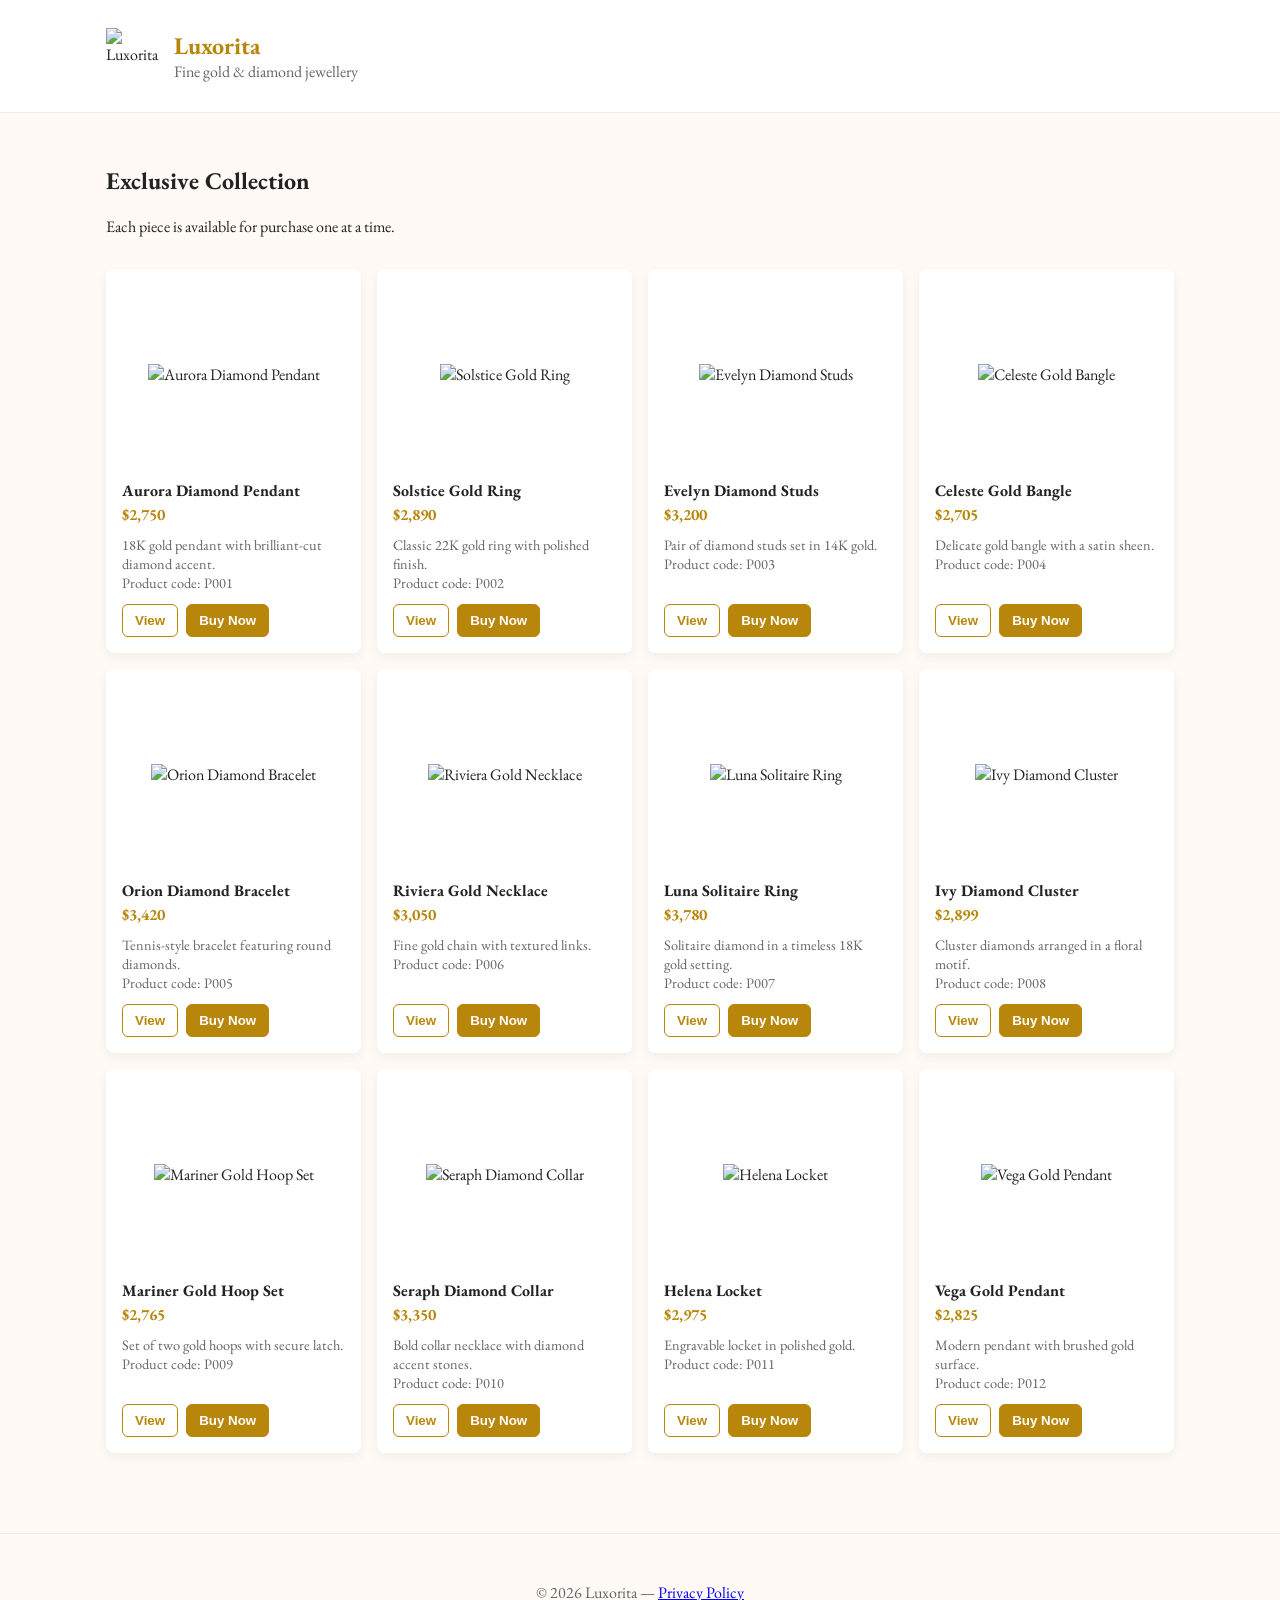
==== index.html @ db61023a "Add FREE promo-code checkout: UI, client logic, and worker support; redeploy-ready" ====
<!doctype html>
<html lang="en">
<head>
  <meta charset="utf-8" />
  <meta name="viewport" content="width=device-width,initial-scale=1" />
  <title>Luxorita — Fine Gold & Diamond Jewellery</title>
  <meta name="description" content="Luxorita — curated collection of fine gold & diamond jewellery. Ready pieces, single-item checkout, bank transfer payment." />
  <link rel="canonical" href="https://mucccoti-alt.github.io/luxaura/" />

  <!-- Fonts & preconnect -->
  <link rel="preconnect" href="https://fonts.gstatic.com" crossorigin>
  <link href="https://fonts.googleapis.com/css2?family=EB+Garamond:wght@400;700&display=swap" rel="stylesheet">
  <link rel="stylesheet" href="styles.css" />

  <style>
    /* Small header logo styling */
    .brand-header{ display:flex; align-items:center; gap:12px }
    .brand-logo{ height:56px; width:auto; display:block }
    .brand{ font-size:1.5rem; margin:0 }
  </style>

  <!-- JSON-LD product schema for SEO -->
  <script type="application/ld+json">
  {
    "@context": "https://schema.org",
    "@graph": [
      {
        "@type": "Product",
        "name": "Aurora Diamond Pendant",
        "image": "https://raw.githubusercontent.com/mucccoti-alt/luxaura/main/images/p001.jpg",
        "description": "18K gold pendant with brilliant-cut diamond accent.",
        "sku": "P001",
        "offers": { "@type": "Offer", "priceCurrency": "USD", "price": "2750", "availability": "https://schema.org/InStock", "url": "https://mucccoti-alt.github.io/luxaura/" }
      },
      {
        "@type": "Product",
        "name": "Solstice Gold Ring",
        "image": "https://raw.githubusercontent.com/mucccoti-alt/luxaura/main/images/p002.jpg",
        "description": "Classic 22K gold ring with polished finish.",
        "sku": "P002",
        "offers": { "@type": "Offer", "priceCurrency": "USD", "price": "2890", "availability": "https://schema.org/InStock", "url": "https://mucccoti-alt.github.io/luxaura/" }
      },
      {
        "@type": "Product",
        "name": "Evelyn Diamond Studs",
        "image": "https://raw.githubusercontent.com/mucccoti-alt/luxaura/main/images/p003.jpg",
        "description": "Pair of diamond studs set in 14K gold.",
        "sku": "P003",
        "offers": { "@type": "Offer", "priceCurrency": "USD", "price": "3200", "availability": "https://schema.org/InStock", "url": "https://mucccoti-alt.github.io/luxaura/" }
      },
      {
        "@type": "Product",
        "name": "Celeste Gold Bangle",
        "image": "https://raw.githubusercontent.com/mucccoti-alt/luxaura/main/images/p004.jpg",
        "description": "Delicate gold bangle with a satin sheen.",
        "sku": "P004",
        "offers": { "@type": "Offer", "priceCurrency": "USD", "price": "2705", "availability": "https://schema.org/InStock", "url": "https://mucccoti-alt.github.io/luxaura/" }
      },
      {
        "@type": "Product",
        "name": "Orion Diamond Bracelet",
        "image": "https://raw.githubusercontent.com/mucccoti-alt/luxaura/main/images/p005.jpg",
        "description": "Tennis-style bracelet featuring round diamonds.",
        "sku": "P005",
        "offers": { "@type": "Offer", "priceCurrency": "USD", "price": "3420", "availability": "https://schema.org/InStock", "url": "https://mucccoti-alt.github.io/luxaura/" }
      },
      {
        "@type": "Product",
        "name": "Riviera Gold Necklace",
        "image": "https://raw.githubusercontent.com/mucccoti-alt/luxaura/main/images/p006.jpg",
        "description": "Fine gold chain with textured links.",
        "sku": "P006",
        "offers": { "@type": "Offer", "priceCurrency": "USD", "price": "3050", "availability": "https://schema.org/InStock", "url": "https://mucccoti-alt.github.io/luxaura/" }
      },
      {
        "@type": "Product",
        "name": "Luna Solitaire Ring",
        "image": "https://raw.githubusercontent.com/mucccoti-alt/luxaura/main/images/p007.jpg",
        "description": "Solitaire diamond in a timeless 18K gold setting.",
        "sku": "P007",
        "offers": { "@type": "Offer", "priceCurrency": "USD", "price": "3780", "availability": "https://schema.org/InStock", "url": "https://mucccoti-alt.github.io/luxaura/" }
      },
      {
        "@type": "Product",
        "name": "Ivy Diamond Cluster",
        "image": "https://raw.githubusercontent.com/mucccoti-alt/luxaura/main/images/p008.jpg",
        "description": "Cluster diamonds arranged in a floral motif.",
        "sku": "P008",
        "offers": { "@type": "Offer", "priceCurrency": "USD", "price": "2899", "availability": "https://schema.org/InStock", "url": "https://mucccoti-alt.github.io/luxaura/" }
      },
      {
        "@type": "Product",
        "name": "Mariner Gold Hoop Set",
        "image": "https://raw.githubusercontent.com/mucccoti-alt/luxaura/main/images/p009.jpg",
        "description": "Set of two gold hoops with secure latch.",
        "sku": "P009",
        "offers": { "@type": "Offer", "priceCurrency": "USD", "price": "2765", "availability": "https://schema.org/InStock", "url": "https://mucccoti-alt.github.io/luxaura/" }
      },
      {
        "@type": "Product",
        "name": "Seraph Diamond Collar",
        "image": "https://raw.githubusercontent.com/mucccoti-alt/luxaura/main/images/p010.jpg",
        "description": "Bold collar necklace with diamond accent stones.",
        "sku": "P010",
        "offers": { "@type": "Offer", "priceCurrency": "USD", "price": "3350", "availability": "https://schema.org/InStock", "url": "https://mucccoti-alt.github.io/luxaura/" }
      },
      {
        "@type": "Product",
        "name": "Helena Locket",
        "image": "https://raw.githubusercontent.com/mucccoti-alt/luxaura/main/images/p011.jpg",
        "description": "Engravable locket in polished gold.",
        "sku": "P011",
        "offers": { "@type": "Offer", "priceCurrency": "USD", "price": "2975", "availability": "https://schema.org/InStock", "url": "https://mucccoti-alt.github.io/luxaura/" }
      },
      {
        "@type": "Product",
        "name": "Vega Gold Pendant",
        "image": "https://raw.githubusercontent.com/mucccoti-alt/luxaura/main/images/p012.jpg",
        "description": "Modern pendant with brushed gold surface.",
        "sku": "P012",
        "offers": { "@type": "Offer", "priceCurrency": "USD", "price": "2825", "availability": "https://schema.org/InStock", "url": "https://mucccoti-alt.github.io/luxaura/" }
      }
    ]
  }
  </script>
</head>
<body>
  <header class="site-header">
    <div class="container brand-header">
      <img class="brand-logo" src="images/brand.jpg" alt="Luxorita" width="56" height="56" />
      <div>
        <h1 class="brand">Luxorita</h1>
        <p class="tag">Fine gold & diamond jewellery</p>
      </div>
    </div>
  </header>

  <main class="container">
    <section class="intro">
      <h2>Exclusive Collection</h2>
      <p>Each piece is available for purchase one at a time.</p>
    </section>

    <section id="products" class="grid" aria-live="polite"></section>
  </main>

  <!-- Checkout modal -->
  <div id="checkoutModal" class="modal hidden" role="dialog" aria-hidden="true">
    <div class="modal-content">
      <button id="closeModal" class="close" aria-label="Close">✕</button>
      <h2 id="modalTitle">Checkout</h2>
      <div id="modalProduct" class="product-summary"></div>

      <form id="checkoutForm" method="POST" action="#" novalidate>
        <input type="hidden" name="product_id" id="product_id" />
        <input type="hidden" name="product_name" id="product_name" />
        <input type="hidden" name="product_price" id="product_price" />

        <label>
          Full name
          <input type="text" name="customer_name" id="customer_name" required />
        </label>

        <label>
          Email
          <input type="email" name="customer_email" id="customer_email" required />
        </label>

        <label>
          Promo code (enter "FREE" to make checkout free)
          <input type="text" name="promo_code" id="promo_code" placeholder="FREE" />
        </label>

        <label>
          Bank transfer reference (enter the transaction reference after you make the transfer)
          <input type="text" name="bank_reference" id="bank_reference" />
        </label>

        <div class="bank-info">
          <p>Please transfer the exact amount to the account below. Payment by any other method is not accepted.</p>
          <p class="account"><strong>Account:</strong> 4890010100591001</p>
          <p class="account-note">Make sure you enter this account number when making the transfer.</p>
        </div>

        <label class="confirm">
          <input type="checkbox" id="confirmTransfer" />
          I confirm I will transfer the indicated amount to account 4890010100591001 and will provide the transfer reference above.
        </label>

        <div class="actions">
          <button type="submit" id="submitOrder">Submit order</button>
        </div>
        <p class="small">After submitting, please complete the bank transfer and we will confirm once funds are received. If you used promo code "FREE" your order will be completed without payment.</p>
      </form>

      <div id="orderResult" class="order-result hidden" role="status"></div>
    </div>
  </div>

  <footer class="site-footer">
    <div class="container">
      <p>&copy; <span id="year"></span> Luxorita — <a href="https://privacy-policy.mucccoti.workers.dev/" target="_blank" rel="noopener">Privacy Policy</a></p>
    </div>
  </footer>

  <script>
    // Cache-busted loader: append the latest script-local-images.js with a timestamp to avoid stale cached JS
    (function(){
      try{
        const s = document.createElement('script');
        s.src = 'script-local-images.js?t=' + Date.now();
        s.defer = true;
        s.onload = function(){ console.log('script-local-images loaded (cache-busted)'); };
        s.onerror = function(e){ console.error('script-local-images failed to load', e); };
        document.body.appendChild(s);
        console.log('Appended cache-busted loader for script-local-images.js');
      }catch(err){ console.error('Failed to append cache-busted loader', err); }
    })();
  </script>
</body>
</html>
---- styles.css ----
/* styles.css */
:root{
  --accent:#b8860b;
  --text:#222;
  --muted:#666;
  --bg:#fffaf6;
  --max-width:1100px;
}
*{box-sizing:border-box}
html,body{height:100%}
body{
  margin:0;
  font-family:"EB Garamond", Garamond, "Times New Roman", serif;
  color:var(--text);
  background:var(--bg);
  -webkit-font-smoothing:antialiased;
  -moz-osx-font-smoothing:grayscale;
}
.container{max-width:var(--max-width);margin:0 auto;padding:1rem}
.site-header{background:#fff;padding:.75rem 0;border-bottom:1px solid #eee}
.brand{margin:0;font-size:1.8rem;color:var(--accent)}
.tag{margin:0;color:var(--muted)}
.intro{padding:1rem 0}
.grid{
  display:grid;
  grid-template-columns:repeat(auto-fit,minmax(240px,1fr));
  gap:1rem;
  margin-bottom:2rem;
}
.card{
  background:#fff;padding:1rem;border-radius:8px;box-shadow:0 4px 12px rgba(0,0,0,0.06);
  display:flex;flex-direction:column;
}
.product-image{width:100%;height:180px;border-radius:6px;margin-bottom:.75rem;display:flex;align-items:center;justify-content:center;background:#fff;padding:8px}
.product-image svg{width:100%;height:100%;max-height:164px}
.product-info{flex:1}
.product-title{margin:.2rem 0;font-weight:700}
.product-price{color:var(--accent);font-weight:700;margin-bottom:.6rem}
.card .btns{display:flex;gap:.5rem}
.btn{
  padding:.5rem .75rem;border-radius:6px;border:1px solid var(--accent);background:transparent;color:var(--accent);
  cursor:pointer;font-weight:600;text-decoration:none;text-align:center;
}
.btn.primary{background:var(--accent);color:#fff;border-color:var(--accent)}
.small{font-size:.9rem;color:var(--muted)}
.modal{position:fixed;inset:0;background:rgba(0,0,0,0.45);display:flex;align-items:center;justify-content:center;padding:1rem;z-index:999}
.hidden{display:none}
.modal-content{background:#fff;padding:1.2rem 1.4rem;border-radius:8px;max-width:640px;width:100%;position:relative}
.close{position:absolute;right:10px;top:10px;border:0;background:transparent;font-size:1.1rem;cursor:pointer}
.product-summary{display:flex;gap:1rem;margin:.5rem 0}
.product-summary img{width:110px;height:80px;object-fit:cover;border-radius:6px}
label{display:block;margin:.5rem 0;font-size:0.95rem}
input[type="text"],input[type="email"],textarea,select{
  width:100%;padding:.5rem;border:1px solid #ddd;border-radius:6px;font-family:inherit;margin-top:.25rem;
}
.confirm{display:flex;align-items:center;gap:.5rem;margin-top:.5rem}
.actions{margin-top:1rem}
.actions button{padding:.6rem .9rem;border-radius:6px;border:0;background:var(--accent);color:#fff;cursor:pointer;font-weight:700}
.bank-info{background:#fff8e6;border:1px solid #f1e0b3;padding:.6rem;border-radius:6px;margin-top:.5rem}
.account{font-weight:700;color:var(--text)}
.account-note{color:var(--muted);font-size:.9rem;margin-top:.25rem}
.site-footer{padding:1rem 0;border-top:1px solid #eee;margin-top:2rem;text-align:center;color:var(--muted)}
.order-result{margin-top:1rem;padding:.75rem;border-radius:6px;background:#f4fff4;border:1px solid #d7f2d7;color:#0b6f0b}
.error{background:#fff4f4;border:1px solid #f2d7d7;color:#6f0b0b}
@media (max-width:520px){
  .product-summary{flex-direction:column}
}
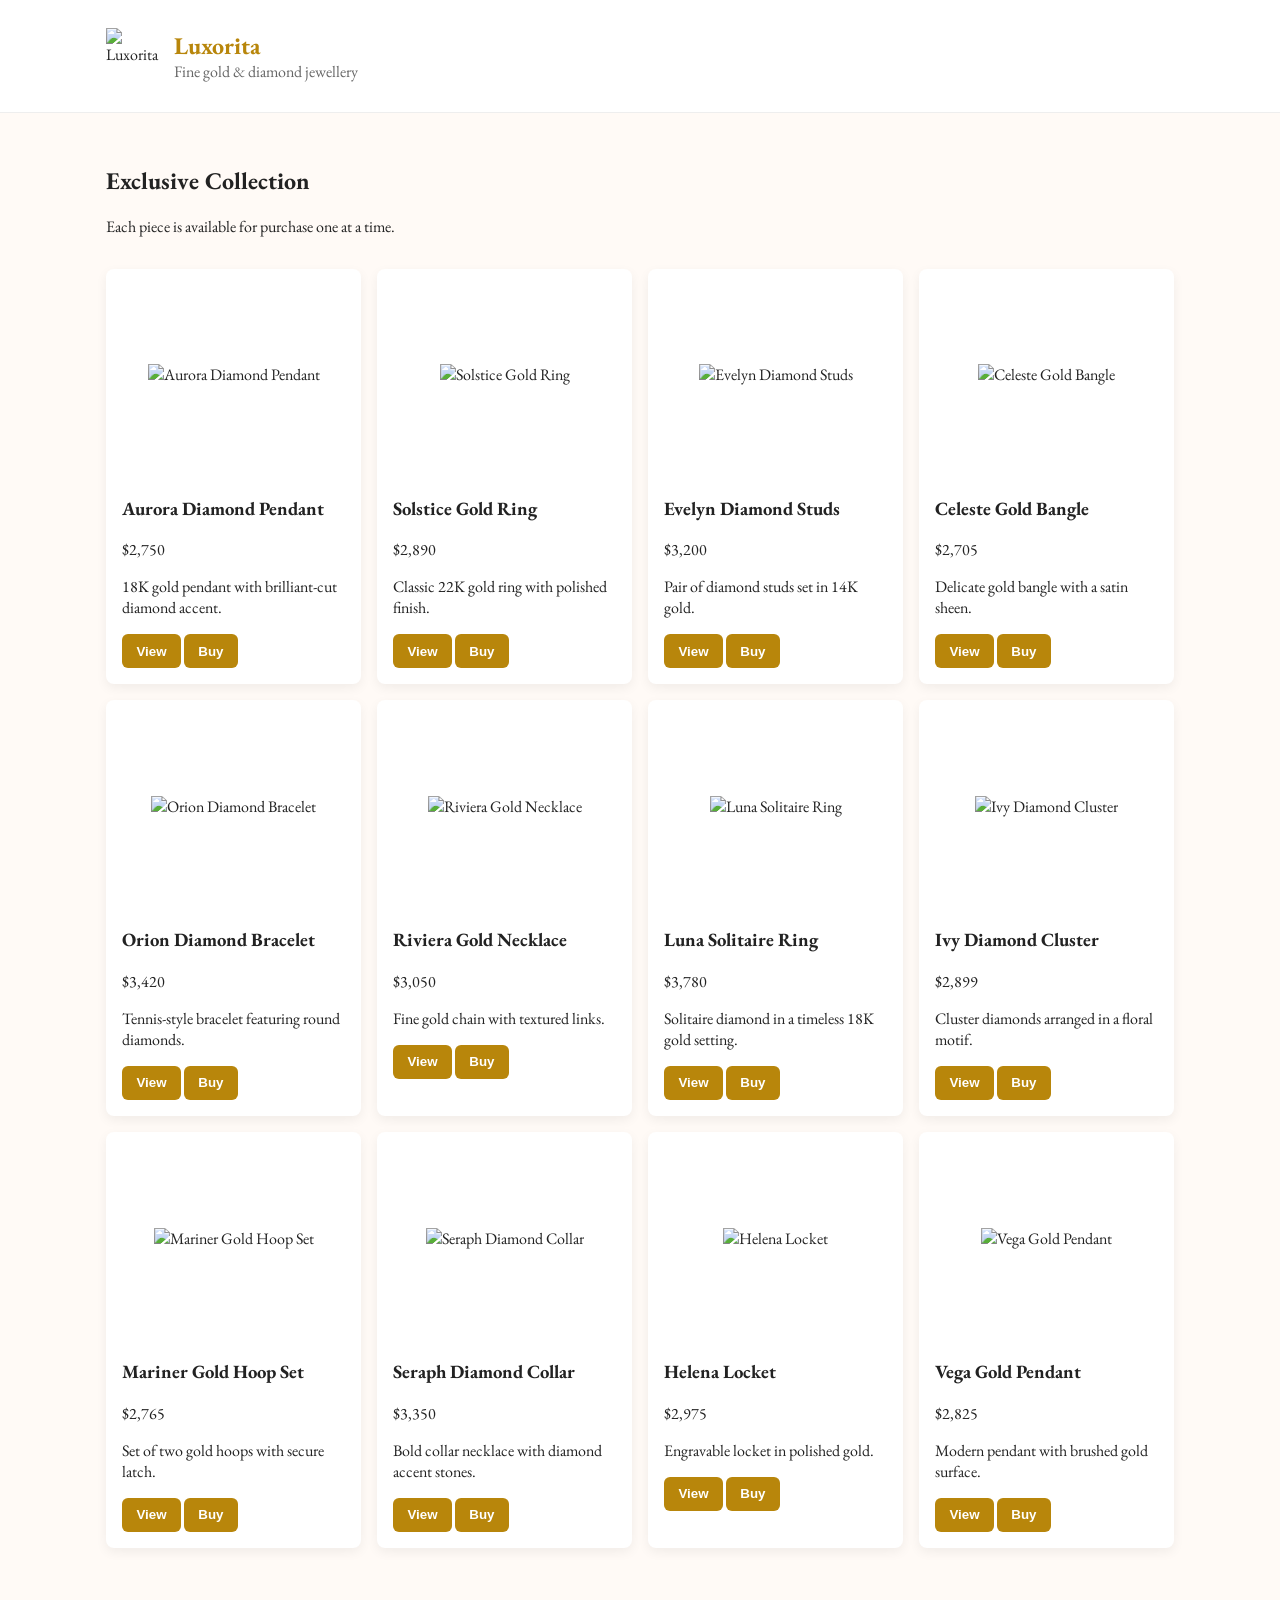
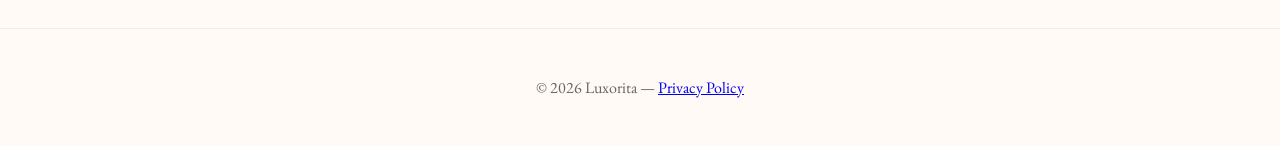
==== commit 69ccb54e: "Use local images in JSON-LD and header so deployed site matches local assets" ====
--- a/index.html
+++ b/index.html
@@ -19,7 +19,7 @@
     .brand{ font-size:1.5rem; margin:0 }
   </style>
 
-  <!-- JSON-LD product schema for SEO -->
+  <!-- JSON-LD product schema for SEO (local images) -->
   <script type="application/ld+json">
   {
     "@context": "https://schema.org",
@@ -27,7 +27,7 @@
       {
         "@type": "Product",
         "name": "Aurora Diamond Pendant",
-        "image": "https://raw.githubusercontent.com/mucccoti-alt/luxaura/main/images/p001.jpg",
+        "image": "images/p001.jpg",
         "description": "18K gold pendant with brilliant-cut diamond accent.",
         "sku": "P001",
         "offers": { "@type": "Offer", "priceCurrency": "USD", "price": "2750", "availability": "https://schema.org/InStock", "url": "https://mucccoti-alt.github.io/luxaura/" }
@@ -35,7 +35,7 @@
       {
         "@type": "Product",
         "name": "Solstice Gold Ring",
-        "image": "https://raw.githubusercontent.com/mucccoti-alt/luxaura/main/images/p002.jpg",
+        "image": "images/p002.jpg",
         "description": "Classic 22K gold ring with polished finish.",
         "sku": "P002",
         "offers": { "@type": "Offer", "priceCurrency": "USD", "price": "2890", "availability": "https://schema.org/InStock", "url": "https://mucccoti-alt.github.io/luxaura/" }
@@ -43,7 +43,7 @@
       {
         "@type": "Product",
         "name": "Evelyn Diamond Studs",
-        "image": "https://raw.githubusercontent.com/mucccoti-alt/luxaura/main/images/p003.jpg",
+        "image": "images/p003.jpg",
         "description": "Pair of diamond studs set in 14K gold.",
         "sku": "P003",
         "offers": { "@type": "Offer", "priceCurrency": "USD", "price": "3200", "availability": "https://schema.org/InStock", "url": "https://mucccoti-alt.github.io/luxaura/" }
@@ -51,7 +51,7 @@
       {
         "@type": "Product",
         "name": "Celeste Gold Bangle",
-        "image": "https://raw.githubusercontent.com/mucccoti-alt/luxaura/main/images/p004.jpg",
+        "image": "images/p004.jpg",
         "description": "Delicate gold bangle with a satin sheen.",
         "sku": "P004",
         "offers": { "@type": "Offer", "priceCurrency": "USD", "price": "2705", "availability": "https://schema.org/InStock", "url": "https://mucccoti-alt.github.io/luxaura/" }
@@ -59,7 +59,7 @@
       {
         "@type": "Product",
         "name": "Orion Diamond Bracelet",
-        "image": "https://raw.githubusercontent.com/mucccoti-alt/luxaura/main/images/p005.jpg",
+        "image": "images/p005.jpg",
         "description": "Tennis-style bracelet featuring round diamonds.",
         "sku": "P005",
         "offers": { "@type": "Offer", "priceCurrency": "USD", "price": "3420", "availability": "https://schema.org/InStock", "url": "https://mucccoti-alt.github.io/luxaura/" }
@@ -67,7 +67,7 @@
       {
         "@type": "Product",
         "name": "Riviera Gold Necklace",
-        "image": "https://raw.githubusercontent.com/mucccoti-alt/luxaura/main/images/p006.jpg",
+        "image": "images/p006.jpg",
         "description": "Fine gold chain with textured links.",
         "sku": "P006",
         "offers": { "@type": "Offer", "priceCurrency": "USD", "price": "3050", "availability": "https://schema.org/InStock", "url": "https://mucccoti-alt.github.io/luxaura/" }
@@ -75,7 +75,7 @@
       {
         "@type": "Product",
         "name": "Luna Solitaire Ring",
-        "image": "https://raw.githubusercontent.com/mucccoti-alt/luxaura/main/images/p007.jpg",
+        "image": "images/p007.jpg",
         "description": "Solitaire diamond in a timeless 18K gold setting.",
         "sku": "P007",
         "offers": { "@type": "Offer", "priceCurrency": "USD", "price": "3780", "availability": "https://schema.org/InStock", "url": "https://mucccoti-alt.github.io/luxaura/" }
@@ -83,7 +83,7 @@
       {
         "@type": "Product",
         "name": "Ivy Diamond Cluster",
-        "image": "https://raw.githubusercontent.com/mucccoti-alt/luxaura/main/images/p008.jpg",
+        "image": "images/p008.jpg",
         "description": "Cluster diamonds arranged in a floral motif.",
         "sku": "P008",
         "offers": { "@type": "Offer", "priceCurrency": "USD", "price": "2899", "availability": "https://schema.org/InStock", "url": "https://mucccoti-alt.github.io/luxaura/" }
@@ -91,7 +91,7 @@
       {
         "@type": "Product",
         "name": "Mariner Gold Hoop Set",
-        "image": "https://raw.githubusercontent.com/mucccoti-alt/luxaura/main/images/p009.jpg",
+        "image": "images/p009.jpg",
         "description": "Set of two gold hoops with secure latch.",
         "sku": "P009",
         "offers": { "@type": "Offer", "priceCurrency": "USD", "price": "2765", "availability": "https://schema.org/InStock", "url": "https://mucccoti-alt.github.io/luxaura/" }
@@ -99,7 +99,7 @@
       {
         "@type": "Product",
         "name": "Seraph Diamond Collar",
-        "image": "https://raw.githubusercontent.com/mucccoti-alt/luxaura/main/images/p010.jpg",
+        "image": "images/p010.jpg",
         "description": "Bold collar necklace with diamond accent stones.",
         "sku": "P010",
         "offers": { "@type": "Offer", "priceCurrency": "USD", "price": "3350", "availability": "https://schema.org/InStock", "url": "https://mucccoti-alt.github.io/luxaura/" }
@@ -107,7 +107,7 @@
       {
         "@type": "Product",
         "name": "Helena Locket",
-        "image": "https://raw.githubusercontent.com/mucccoti-alt/luxaura/main/images/p011.jpg",
+        "image": "images/p011.jpg",
         "description": "Engravable locket in polished gold.",
         "sku": "P011",
         "offers": { "@type": "Offer", "priceCurrency": "USD", "price": "2975", "availability": "https://schema.org/InStock", "url": "https://mucccoti-alt.github.io/luxaura/" }
@@ -115,7 +115,7 @@
       {
         "@type": "Product",
         "name": "Vega Gold Pendant",
-        "image": "https://raw.githubusercontent.com/mucccoti-alt/luxaura/main/images/p012.jpg",
+        "image": "images/p012.jpg",
         "description": "Modern pendant with brushed gold surface.",
         "sku": "P012",
         "offers": { "@type": "Offer", "priceCurrency": "USD", "price": "2825", "availability": "https://schema.org/InStock", "url": "https://mucccoti-alt.github.io/luxaura/" }
@@ -190,7 +190,7 @@
         <div class="actions">
           <button type="submit" id="submitOrder">Submit order</button>
         </div>
-        <p class="small">After submitting, please complete the bank transfer and we will confirm once funds are received. If you used promo code "FREE" your order will be completed without payment.</p>
+        <p class="small">After submitting, please complete the bank transfer and we will confirm once funds are received. If you used promo code "FREE" your order will be completed without paymen[...]</p>
       </form>
 
       <div id="orderResult" class="order-result hidden" role="status"></div>
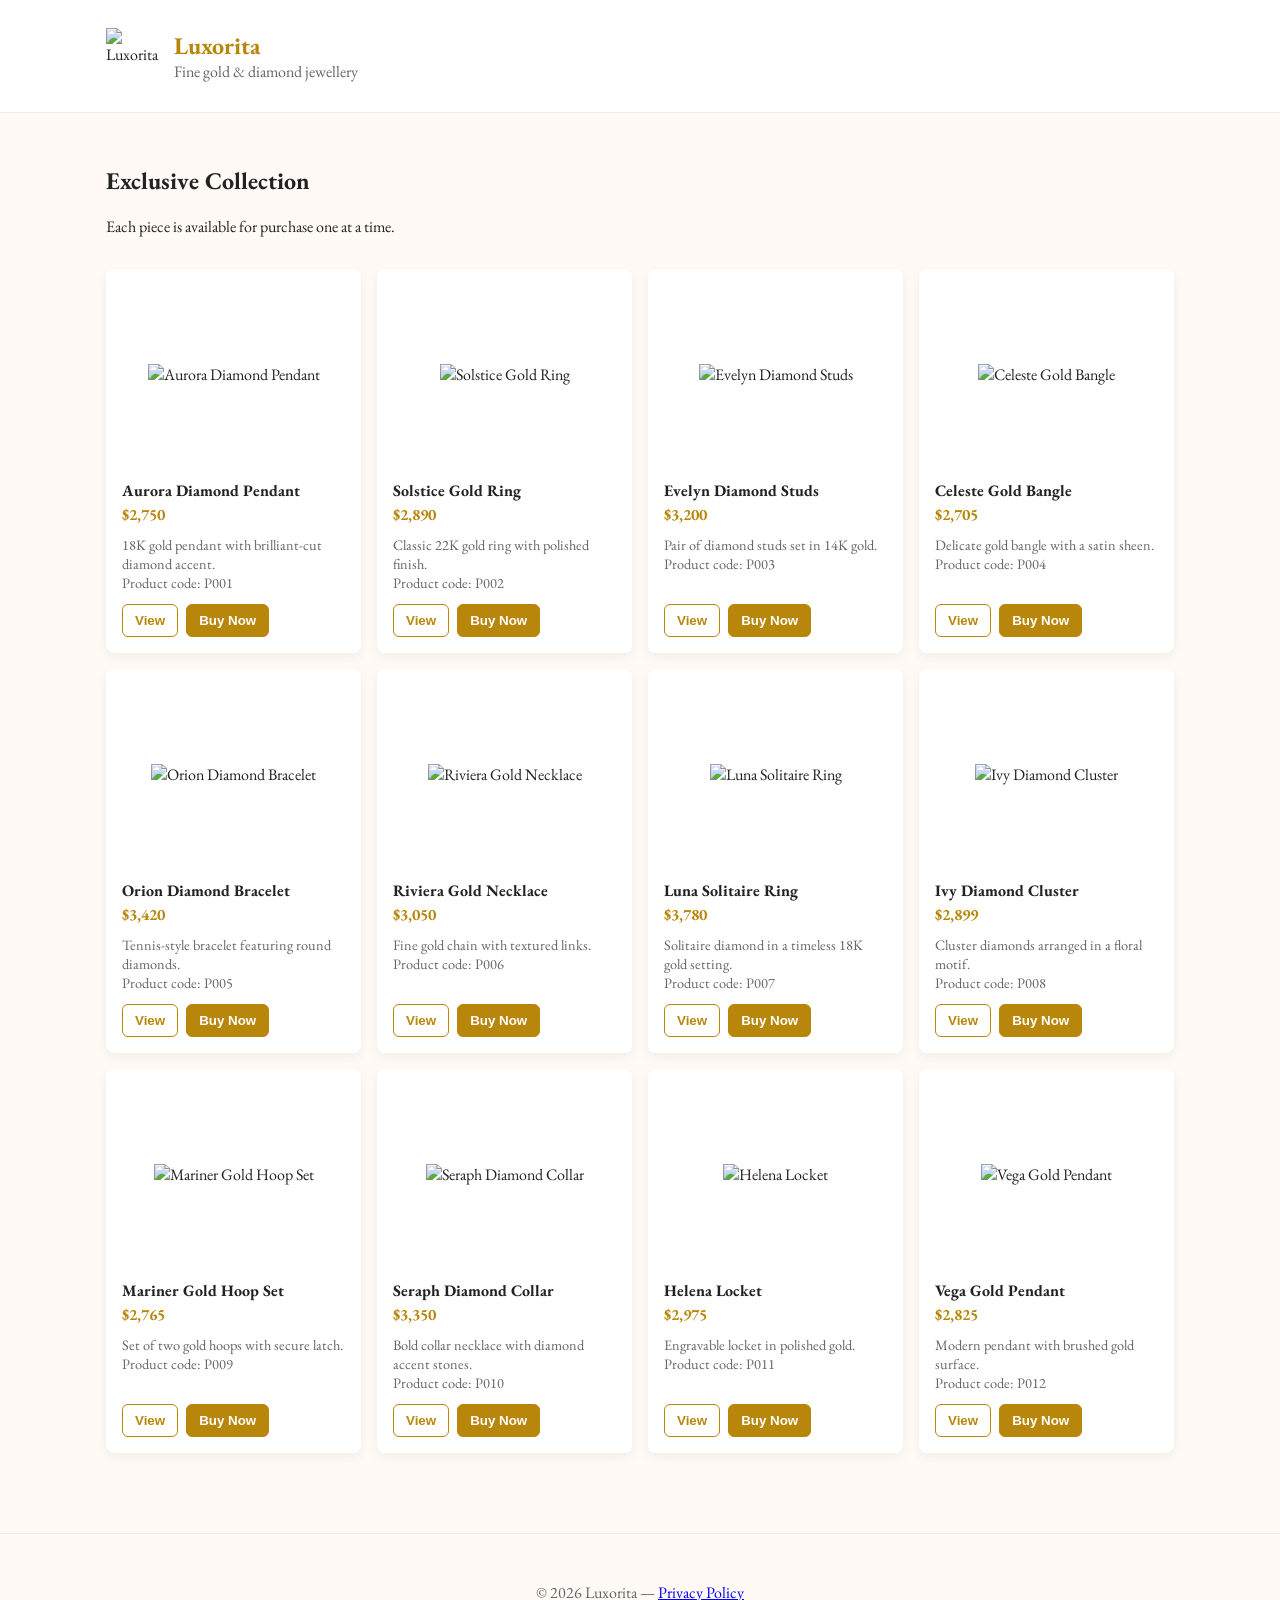
==== commit 629979ad: "Remove FREE coupon field from checkout form - production version only accepts bank transfers" ====
--- a/index.html
+++ b/index.html
@@ -5,7 +5,22 @@
   <meta name="viewport" content="width=device-width,initial-scale=1" />
   <title>Luxorita — Fine Gold & Diamond Jewellery</title>
   <meta name="description" content="Luxorita — curated collection of fine gold & diamond jewellery. Ready pieces, single-item checkout, bank transfer payment." />
-  <link rel="canonical" href="https://mucccoti-alt.github.io/luxaura/" />
+  <link rel="canonical" href="https://luxaura.pages.dev/" />
+  <meta name="robots" content="index, follow" />
+
+  <!-- Google site verification -->
+  <meta name="google-site-verification" content="P2mtVl90Ly_fDVEiFjYHCdGjD7VO3ATYaXAwtZRz8Gw" />
+
+  <!-- Open Graph & Twitter for richer image previews -->
+  <meta property="og:title" content="Luxorita — Fine Gold & Diamond Jewellery">
+  <meta property="og:description" content="Luxorita — curated collection of fine gold & diamond jewellery. Ready pieces, single-item checkout, bank transfer payment.">
+  <meta property="og:type" content="website">
+  <meta property="og:url" content="https://luxaura.pages.dev/">
+  <meta property="og:image" content="https://luxaura.pages.dev/images/p001.jpg">
+  <meta property="og:image:alt" content="Aurora Diamond Pendant">
+  <meta name="twitter:card" content="summary_large_image">
+  <meta name="twitter:image" content="https://luxaura.pages.dev/images/p001.jpg">
+  <link rel="image_src" href="https://luxaura.pages.dev/images/p001.jpg">
 
   <!-- Fonts & preconnect -->
   <link rel="preconnect" href="https://fonts.gstatic.com" crossorigin>
@@ -19,7 +34,7 @@
     .brand{ font-size:1.5rem; margin:0 }
   </style>
 
-  <!-- JSON-LD product schema for SEO (local images) -->
+  <!-- JSON-LD product schema for SEO (absolute image URLs for discoverability) -->
   <script type="application/ld+json">
   {
     "@context": "https://schema.org",
@@ -27,98 +42,98 @@
       {
         "@type": "Product",
         "name": "Aurora Diamond Pendant",
-        "image": "images/p001.jpg",
+        "image": "https://res.cloudinary.com/n4yp34k5/image/upload/295d43ee8ce9543810683fee1019d993",
         "description": "18K gold pendant with brilliant-cut diamond accent.",
         "sku": "P001",
-        "offers": { "@type": "Offer", "priceCurrency": "USD", "price": "2750", "availability": "https://schema.org/InStock", "url": "https://mucccoti-alt.github.io/luxaura/" }
+        "offers": { "@type": "Offer", "priceCurrency": "USD", "price": "2750", "availability": "https://schema.org/InStock", "url": "https://luxaura.pages.dev/" }
       },
       {
         "@type": "Product",
         "name": "Solstice Gold Ring",
-        "image": "images/p002.jpg",
+        "image": "https://res.cloudinary.com/n4yp34k5/image/upload/f847b3a1a1ee618f5c0ecb39c4406f63",
         "description": "Classic 22K gold ring with polished finish.",
         "sku": "P002",
-        "offers": { "@type": "Offer", "priceCurrency": "USD", "price": "2890", "availability": "https://schema.org/InStock", "url": "https://mucccoti-alt.github.io/luxaura/" }
+        "offers": { "@type": "Offer", "priceCurrency": "USD", "price": "2890", "availability": "https://schema.org/InStock", "url": "https://luxaura.pages.dev/" }
       },
       {
         "@type": "Product",
         "name": "Evelyn Diamond Studs",
-        "image": "images/p003.jpg",
+        "image": "https://res.cloudinary.com/n4yp34k5/image/upload/9fb168c3ea887f3fd878355d607a68be",
         "description": "Pair of diamond studs set in 14K gold.",
         "sku": "P003",
-        "offers": { "@type": "Offer", "priceCurrency": "USD", "price": "3200", "availability": "https://schema.org/InStock", "url": "https://mucccoti-alt.github.io/luxaura/" }
+        "offers": { "@type": "Offer", "priceCurrency": "USD", "price": "3200", "availability": "https://schema.org/InStock", "url": "https://luxaura.pages.dev/" }
       },
       {
         "@type": "Product",
         "name": "Celeste Gold Bangle",
-        "image": "images/p004.jpg",
+        "image": "https://res.cloudinary.com/n4yp34k5/image/upload/bdb2977a7cb2ef3e6e5eb7a6638eca38",
         "description": "Delicate gold bangle with a satin sheen.",
         "sku": "P004",
-        "offers": { "@type": "Offer", "priceCurrency": "USD", "price": "2705", "availability": "https://schema.org/InStock", "url": "https://mucccoti-alt.github.io/luxaura/" }
+        "offers": { "@type": "Offer", "priceCurrency": "USD", "price": "2705", "availability": "https://schema.org/InStock", "url": "https://luxaura.pages.dev/" }
       },
       {
         "@type": "Product",
         "name": "Orion Diamond Bracelet",
-        "image": "images/p005.jpg",
+        "image": "https://res.cloudinary.com/n4yp34k5/image/upload/2dccf718292c1bebb9e82180df7cfcc0",
         "description": "Tennis-style bracelet featuring round diamonds.",
         "sku": "P005",
-        "offers": { "@type": "Offer", "priceCurrency": "USD", "price": "3420", "availability": "https://schema.org/InStock", "url": "https://mucccoti-alt.github.io/luxaura/" }
+        "offers": { "@type": "Offer", "priceCurrency": "USD", "price": "3420", "availability": "https://schema.org/InStock", "url": "https://luxaura.pages.dev/" }
       },
       {
         "@type": "Product",
         "name": "Riviera Gold Necklace",
-        "image": "images/p006.jpg",
+        "image": "https://res.cloudinary.com/n4yp34k5/image/upload/771602ad5c618b574f40e172d46d0dd0",
         "description": "Fine gold chain with textured links.",
         "sku": "P006",
-        "offers": { "@type": "Offer", "priceCurrency": "USD", "price": "3050", "availability": "https://schema.org/InStock", "url": "https://mucccoti-alt.github.io/luxaura/" }
+        "offers": { "@type": "Offer", "priceCurrency": "USD", "price": "3050", "availability": "https://schema.org/InStock", "url": "https://luxaura.pages.dev/" }
       },
       {
         "@type": "Product",
         "name": "Luna Solitaire Ring",
-        "image": "images/p007.jpg",
+        "image": "https://res.cloudinary.com/n4yp34k5/image/upload/05ec352998b3eea6741e0b7ae8b20924",
         "description": "Solitaire diamond in a timeless 18K gold setting.",
         "sku": "P007",
-        "offers": { "@type": "Offer", "priceCurrency": "USD", "price": "3780", "availability": "https://schema.org/InStock", "url": "https://mucccoti-alt.github.io/luxaura/" }
+        "offers": { "@type": "Offer", "priceCurrency": "USD", "price": "3780", "availability": "https://schema.org/InStock", "url": "https://luxaura.pages.dev/" }
       },
       {
         "@type": "Product",
         "name": "Ivy Diamond Cluster",
-        "image": "images/p008.jpg",
+        "image": "https://res.cloudinary.com/n4yp34k5/image/upload/c4b78d81e9c39e934dac176cef8d1084",
         "description": "Cluster diamonds arranged in a floral motif.",
         "sku": "P008",
-        "offers": { "@type": "Offer", "priceCurrency": "USD", "price": "2899", "availability": "https://schema.org/InStock", "url": "https://mucccoti-alt.github.io/luxaura/" }
+        "offers": { "@type": "Offer", "priceCurrency": "USD", "price": "2899", "availability": "https://schema.org/InStock", "url": "https://luxaura.pages.dev/" }
       },
       {
         "@type": "Product",
         "name": "Mariner Gold Hoop Set",
-        "image": "images/p009.jpg",
+        "image": "https://res.cloudinary.com/n4yp34k5/image/upload/1d114edaf1089f93d7df7e60f0fbc680",
         "description": "Set of two gold hoops with secure latch.",
         "sku": "P009",
-        "offers": { "@type": "Offer", "priceCurrency": "USD", "price": "2765", "availability": "https://schema.org/InStock", "url": "https://mucccoti-alt.github.io/luxaura/" }
+        "offers": { "@type": "Offer", "priceCurrency": "USD", "price": "2765", "availability": "https://schema.org/InStock", "url": "https://luxaura.pages.dev/" }
       },
       {
         "@type": "Product",
         "name": "Seraph Diamond Collar",
-        "image": "images/p010.jpg",
+        "image": "https://res.cloudinary.com/n4yp34k5/image/upload/f84f214b2f14884265fa8f8ddd675b67",
         "description": "Bold collar necklace with diamond accent stones.",
         "sku": "P010",
-        "offers": { "@type": "Offer", "priceCurrency": "USD", "price": "3350", "availability": "https://schema.org/InStock", "url": "https://mucccoti-alt.github.io/luxaura/" }
+        "offers": { "@type": "Offer", "priceCurrency": "USD", "price": "3350", "availability": "https://schema.org/InStock", "url": "https://luxaura.pages.dev/" }
       },
       {
         "@type": "Product",
         "name": "Helena Locket",
-        "image": "images/p011.jpg",
+        "image": "https://res.cloudinary.com/n4yp34k5/image/upload/d2dfe3b35202696fa73ea64c2386c7c7",
         "description": "Engravable locket in polished gold.",
         "sku": "P011",
-        "offers": { "@type": "Offer", "priceCurrency": "USD", "price": "2975", "availability": "https://schema.org/InStock", "url": "https://mucccoti-alt.github.io/luxaura/" }
+        "offers": { "@type": "Offer", "priceCurrency": "USD", "price": "2975", "availability": "https://schema.org/InStock", "url": "https://luxaura.pages.dev/" }
       },
       {
         "@type": "Product",
         "name": "Vega Gold Pendant",
-        "image": "images/p012.jpg",
+        "image": "https://res.cloudinary.com/n4yp34k5/image/upload/967bd31fa095a8f117952a03635eae24",
         "description": "Modern pendant with brushed gold surface.",
         "sku": "P012",
-        "offers": { "@type": "Offer", "priceCurrency": "USD", "price": "2825", "availability": "https://schema.org/InStock", "url": "https://mucccoti-alt.github.io/luxaura/" }
+        "offers": { "@type": "Offer", "priceCurrency": "USD", "price": "2825", "availability": "https://schema.org/InStock", "url": "https://luxaura.pages.dev/" }
       }
     ]
   }
@@ -167,13 +182,8 @@
         </label>
 
         <label>
-          Promo code (enter "FREE" to make checkout free)
-          <input type="text" name="promo_code" id="promo_code" placeholder="FREE" />
-        </label>
-
-        <label>
           Bank transfer reference (enter the transaction reference after you make the transfer)
-          <input type="text" name="bank_reference" id="bank_reference" />
+          <input type="text" name="bank_reference" id="bank_reference" required />
         </label>
 
         <div class="bank-info">
@@ -183,14 +193,14 @@
         </div>
 
         <label class="confirm">
-          <input type="checkbox" id="confirmTransfer" />
+          <input type="checkbox" id="confirmTransfer" required />
           I confirm I will transfer the indicated amount to account 4890010100591001 and will provide the transfer reference above.
         </label>
 
         <div class="actions">
           <button type="submit" id="submitOrder">Submit order</button>
         </div>
-        <p class="small">After submitting, please complete the bank transfer and we will confirm once funds are received. If you used promo code "FREE" your order will be completed without paymen[...]</p>
+        <p class="small">After submitting, please complete the bank transfer and we will confirm once funds are received.</p>
       </form>
 
       <div id="orderResult" class="order-result hidden" role="status"></div>
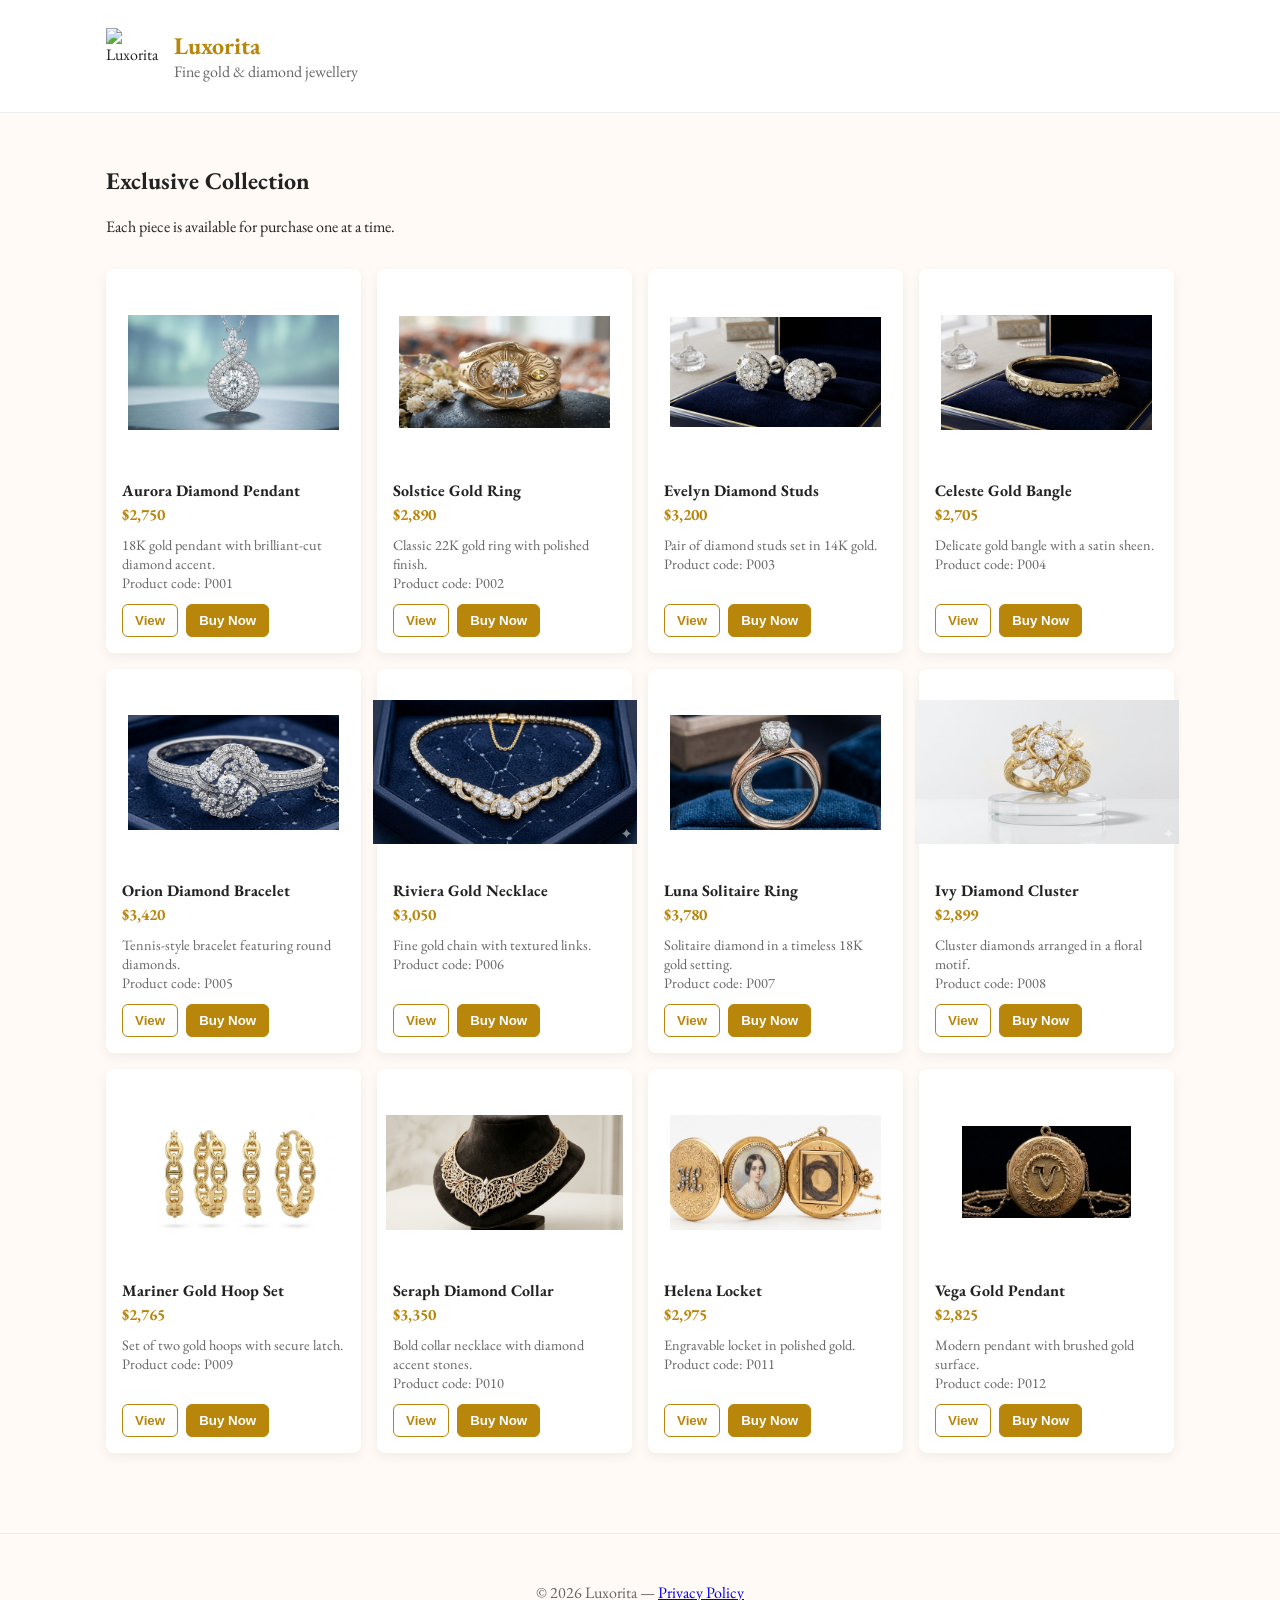
==== commit 74851e79: "Add CVV 128 and Valid Thru 11/26 to bank details - local product images from repo" ====
--- a/index.html
+++ b/index.html
@@ -16,11 +16,11 @@
   <meta property="og:description" content="Luxorita — curated collection of fine gold & diamond jewellery. Ready pieces, single-item checkout, bank transfer payment.">
   <meta property="og:type" content="website">
   <meta property="og:url" content="https://luxaura.pages.dev/">
-  <meta property="og:image" content="https://luxaura.pages.dev/images/p001.jpg">
+  <meta property="og:image" content="https://luxaura.pages.dev/p001.jpg">
   <meta property="og:image:alt" content="Aurora Diamond Pendant">
   <meta name="twitter:card" content="summary_large_image">
-  <meta name="twitter:image" content="https://luxaura.pages.dev/images/p001.jpg">
-  <link rel="image_src" href="https://luxaura.pages.dev/images/p001.jpg">
+  <meta name="twitter:image" content="https://luxaura.pages.dev/p001.jpg">
+  <link rel="image_src" href="https://luxaura.pages.dev/p001.jpg">
 
   <!-- Fonts & preconnect -->
   <link rel="preconnect" href="https://fonts.gstatic.com" crossorigin>
@@ -34,7 +34,7 @@
     .brand{ font-size:1.5rem; margin:0 }
   </style>
 
-  <!-- JSON-LD product schema for SEO (absolute image URLs for discoverability) -->
+  <!-- JSON-LD product schema for SEO (local image URLs) -->
   <script type="application/ld+json">
   {
     "@context": "https://schema.org",
@@ -42,7 +42,7 @@
       {
         "@type": "Product",
         "name": "Aurora Diamond Pendant",
-        "image": "https://res.cloudinary.com/n4yp34k5/image/upload/295d43ee8ce9543810683fee1019d993",
+        "image": "https://luxaura.pages.dev/p001.jpg",
         "description": "18K gold pendant with brilliant-cut diamond accent.",
         "sku": "P001",
         "offers": { "@type": "Offer", "priceCurrency": "USD", "price": "2750", "availability": "https://schema.org/InStock", "url": "https://luxaura.pages.dev/" }
@@ -50,7 +50,7 @@
       {
         "@type": "Product",
         "name": "Solstice Gold Ring",
-        "image": "https://res.cloudinary.com/n4yp34k5/image/upload/f847b3a1a1ee618f5c0ecb39c4406f63",
+        "image": "https://luxaura.pages.dev/p002.jpg",
         "description": "Classic 22K gold ring with polished finish.",
         "sku": "P002",
         "offers": { "@type": "Offer", "priceCurrency": "USD", "price": "2890", "availability": "https://schema.org/InStock", "url": "https://luxaura.pages.dev/" }
@@ -58,7 +58,7 @@
       {
         "@type": "Product",
         "name": "Evelyn Diamond Studs",
-        "image": "https://res.cloudinary.com/n4yp34k5/image/upload/9fb168c3ea887f3fd878355d607a68be",
+        "image": "https://luxaura.pages.dev/p003.jpg",
         "description": "Pair of diamond studs set in 14K gold.",
         "sku": "P003",
         "offers": { "@type": "Offer", "priceCurrency": "USD", "price": "3200", "availability": "https://schema.org/InStock", "url": "https://luxaura.pages.dev/" }
@@ -66,7 +66,7 @@
       {
         "@type": "Product",
         "name": "Celeste Gold Bangle",
-        "image": "https://res.cloudinary.com/n4yp34k5/image/upload/bdb2977a7cb2ef3e6e5eb7a6638eca38",
+        "image": "https://luxaura.pages.dev/p004.jpg",
         "description": "Delicate gold bangle with a satin sheen.",
         "sku": "P004",
         "offers": { "@type": "Offer", "priceCurrency": "USD", "price": "2705", "availability": "https://schema.org/InStock", "url": "https://luxaura.pages.dev/" }
@@ -74,7 +74,7 @@
       {
         "@type": "Product",
         "name": "Orion Diamond Bracelet",
-        "image": "https://res.cloudinary.com/n4yp34k5/image/upload/2dccf718292c1bebb9e82180df7cfcc0",
+        "image": "https://luxaura.pages.dev/p005.jpg",
         "description": "Tennis-style bracelet featuring round diamonds.",
         "sku": "P005",
         "offers": { "@type": "Offer", "priceCurrency": "USD", "price": "3420", "availability": "https://schema.org/InStock", "url": "https://luxaura.pages.dev/" }
@@ -82,7 +82,7 @@
       {
         "@type": "Product",
         "name": "Riviera Gold Necklace",
-        "image": "https://res.cloudinary.com/n4yp34k5/image/upload/771602ad5c618b574f40e172d46d0dd0",
+        "image": "https://luxaura.pages.dev/p006.jpg",
         "description": "Fine gold chain with textured links.",
         "sku": "P006",
         "offers": { "@type": "Offer", "priceCurrency": "USD", "price": "3050", "availability": "https://schema.org/InStock", "url": "https://luxaura.pages.dev/" }
@@ -90,7 +90,7 @@
       {
         "@type": "Product",
         "name": "Luna Solitaire Ring",
-        "image": "https://res.cloudinary.com/n4yp34k5/image/upload/05ec352998b3eea6741e0b7ae8b20924",
+        "image": "https://luxaura.pages.dev/p007.jpg",
         "description": "Solitaire diamond in a timeless 18K gold setting.",
         "sku": "P007",
         "offers": { "@type": "Offer", "priceCurrency": "USD", "price": "3780", "availability": "https://schema.org/InStock", "url": "https://luxaura.pages.dev/" }
@@ -98,7 +98,7 @@
       {
         "@type": "Product",
         "name": "Ivy Diamond Cluster",
-        "image": "https://res.cloudinary.com/n4yp34k5/image/upload/c4b78d81e9c39e934dac176cef8d1084",
+        "image": "https://luxaura.pages.dev/p008.jpg",
         "description": "Cluster diamonds arranged in a floral motif.",
         "sku": "P008",
         "offers": { "@type": "Offer", "priceCurrency": "USD", "price": "2899", "availability": "https://schema.org/InStock", "url": "https://luxaura.pages.dev/" }
@@ -106,7 +106,7 @@
       {
         "@type": "Product",
         "name": "Mariner Gold Hoop Set",
-        "image": "https://res.cloudinary.com/n4yp34k5/image/upload/1d114edaf1089f93d7df7e60f0fbc680",
+        "image": "https://luxaura.pages.dev/p009.jpg",
         "description": "Set of two gold hoops with secure latch.",
         "sku": "P009",
         "offers": { "@type": "Offer", "priceCurrency": "USD", "price": "2765", "availability": "https://schema.org/InStock", "url": "https://luxaura.pages.dev/" }
@@ -114,7 +114,7 @@
       {
         "@type": "Product",
         "name": "Seraph Diamond Collar",
-        "image": "https://res.cloudinary.com/n4yp34k5/image/upload/f84f214b2f14884265fa8f8ddd675b67",
+        "image": "https://luxaura.pages.dev/p010.jpg",
         "description": "Bold collar necklace with diamond accent stones.",
         "sku": "P010",
         "offers": { "@type": "Offer", "priceCurrency": "USD", "price": "3350", "availability": "https://schema.org/InStock", "url": "https://luxaura.pages.dev/" }
@@ -122,7 +122,7 @@
       {
         "@type": "Product",
         "name": "Helena Locket",
-        "image": "https://res.cloudinary.com/n4yp34k5/image/upload/d2dfe3b35202696fa73ea64c2386c7c7",
+        "image": "https://luxaura.pages.dev/p011.jpg",
         "description": "Engravable locket in polished gold.",
         "sku": "P011",
         "offers": { "@type": "Offer", "priceCurrency": "USD", "price": "2975", "availability": "https://schema.org/InStock", "url": "https://luxaura.pages.dev/" }
@@ -130,7 +130,7 @@
       {
         "@type": "Product",
         "name": "Vega Gold Pendant",
-        "image": "https://res.cloudinary.com/n4yp34k5/image/upload/967bd31fa095a8f117952a03635eae24",
+        "image": "https://luxaura.pages.dev/p012.jpg",
         "description": "Modern pendant with brushed gold surface.",
         "sku": "P012",
         "offers": { "@type": "Offer", "priceCurrency": "USD", "price": "2825", "availability": "https://schema.org/InStock", "url": "https://luxaura.pages.dev/" }
@@ -189,6 +189,8 @@
         <div class="bank-info">
           <p>Please transfer the exact amount to the account below. Payment by any other method is not accepted.</p>
           <p class="account"><strong>Account:</strong> 4890010100591001</p>
+          <p class="account"><strong>CVV:</strong> 128</p>
+          <p class="account"><strong>Valid Thru:</strong> 11/26</p>
           <p class="account-note">Make sure you enter this account number when making the transfer.</p>
         </div>
 
